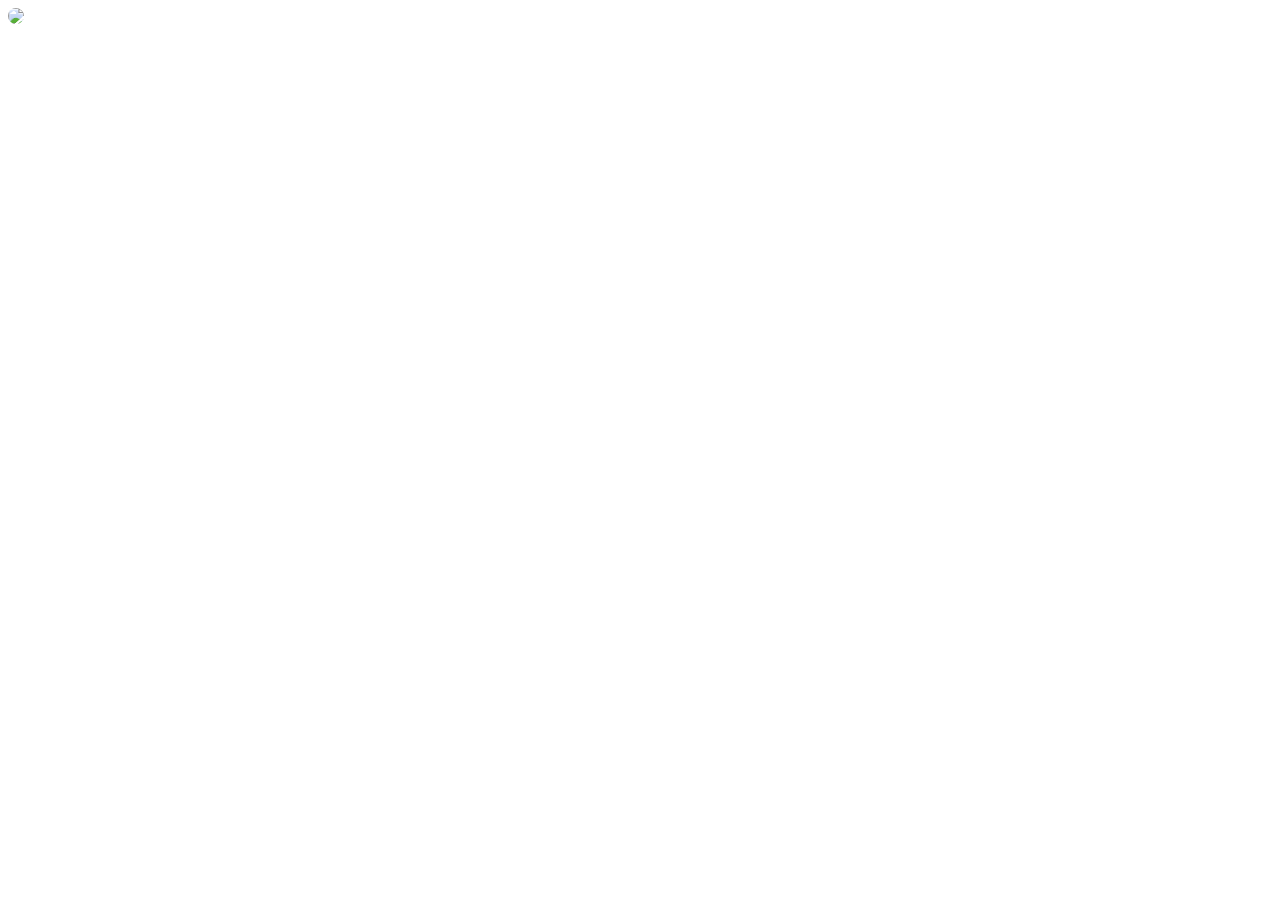
==== 20001.html @ ecf4e258 "Add files via upload" ====
<!doctype html>
<html>
<head>
<meta charset="UTF-8">
<title>無題ドキュメント</title>
<style>
	img {
		border-radius: 500px;
	}	
</style>
</head>
<div class="cimg">
	<img src="img/nim.gif">
</div>
<body>
</body>
</html>
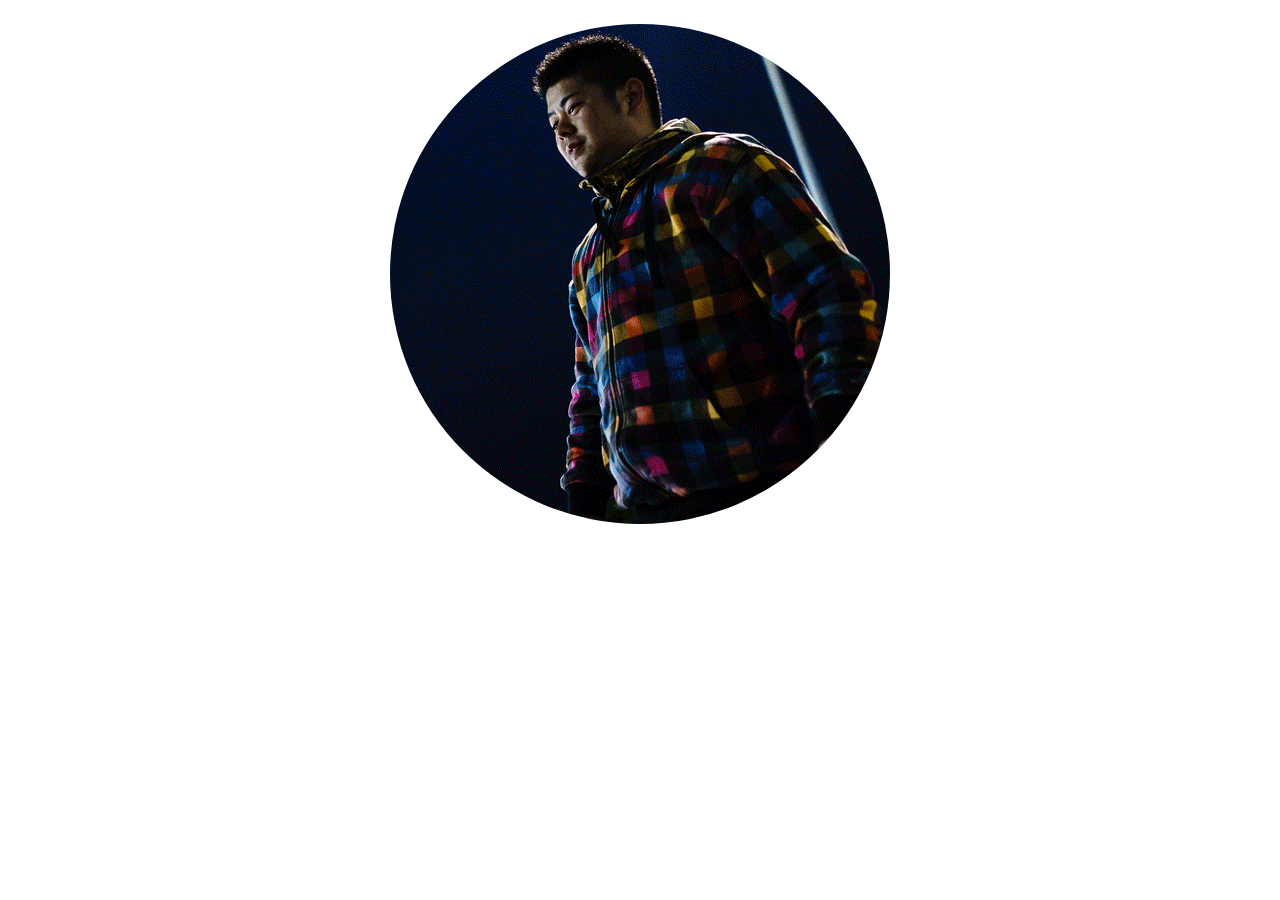
==== commit 691e2b0b: "Add files via upload" ====
--- a/20001.html
+++ b/20001.html
@@ -6,11 +6,16 @@
 <style>
 	img {
 		border-radius: 500px;
-	}	
+	}
+	.cimg {
+		display: flex;
+  justify-content: center;
+  align-items: center;
+	}
 </style>
 </head>
 <div class="cimg">
-	<img src="img/nim.gif">
+	<p><img src="img/nim.gif"></p>
 </div>
 <body>
 </body>
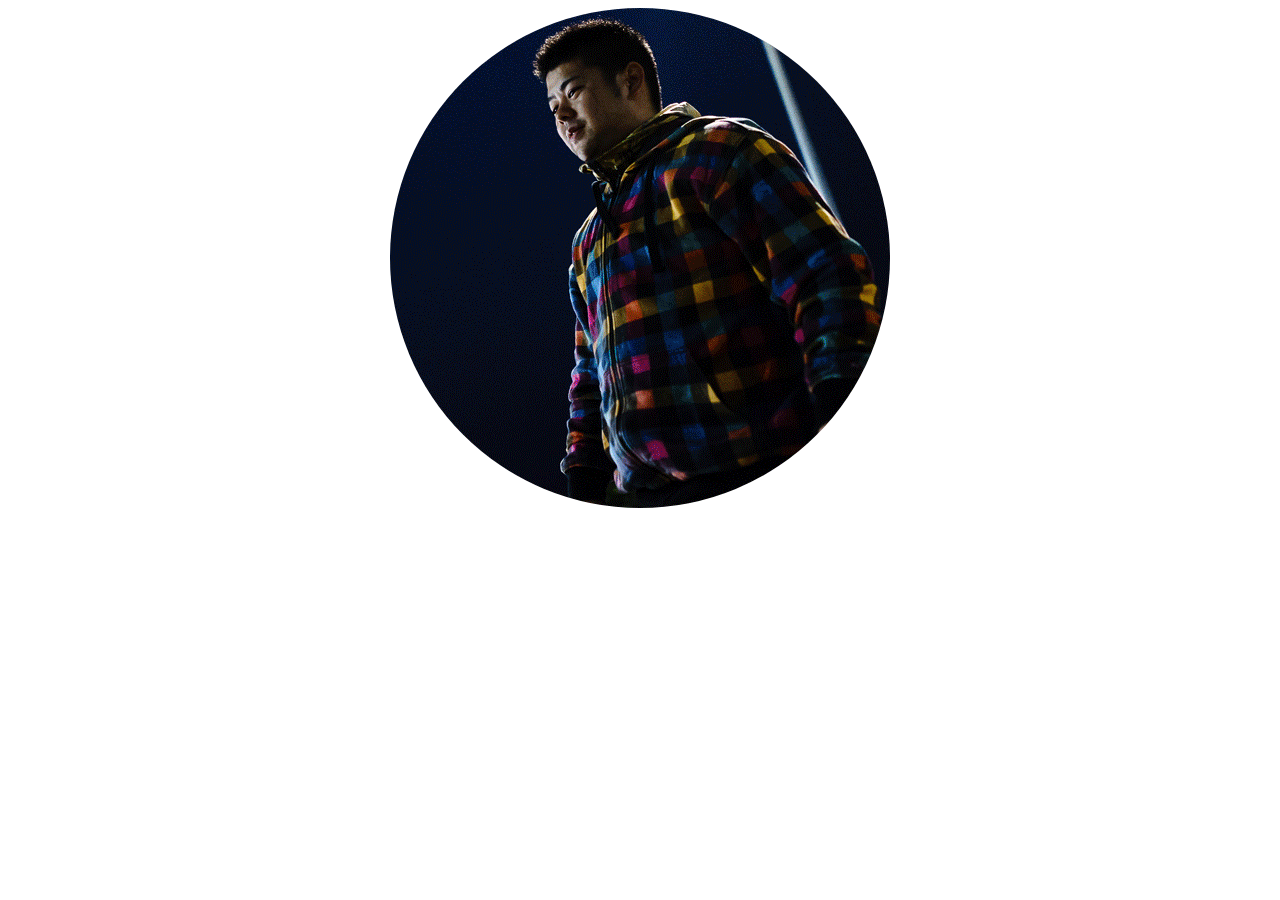
==== commit 26d740f5: "Add files via upload" ====
--- a/20001.html
+++ b/20001.html
@@ -7,15 +7,24 @@
 	img {
 		border-radius: 500px;
 	}
+	.content {
+		display: flex;
+		display: -webkit-flex;
+		-webkit-justify-content: center;
+        justify-content: center;
+        -webkit-align-items: center;
+         align-items: center;
+	}
 	.cimg {
-		display: flex;
-  justify-content: center;
-  align-items: center;
+  -webkit-flex: none;
+  flex: none;
 	}
 </style>
 </head>
+<div class="content">
 <div class="cimg">
-	<p><img src="img/nim.gif"></p>
+	<img src="img/nim.gif">
+</div>
 </div>
 <body>
 </body>
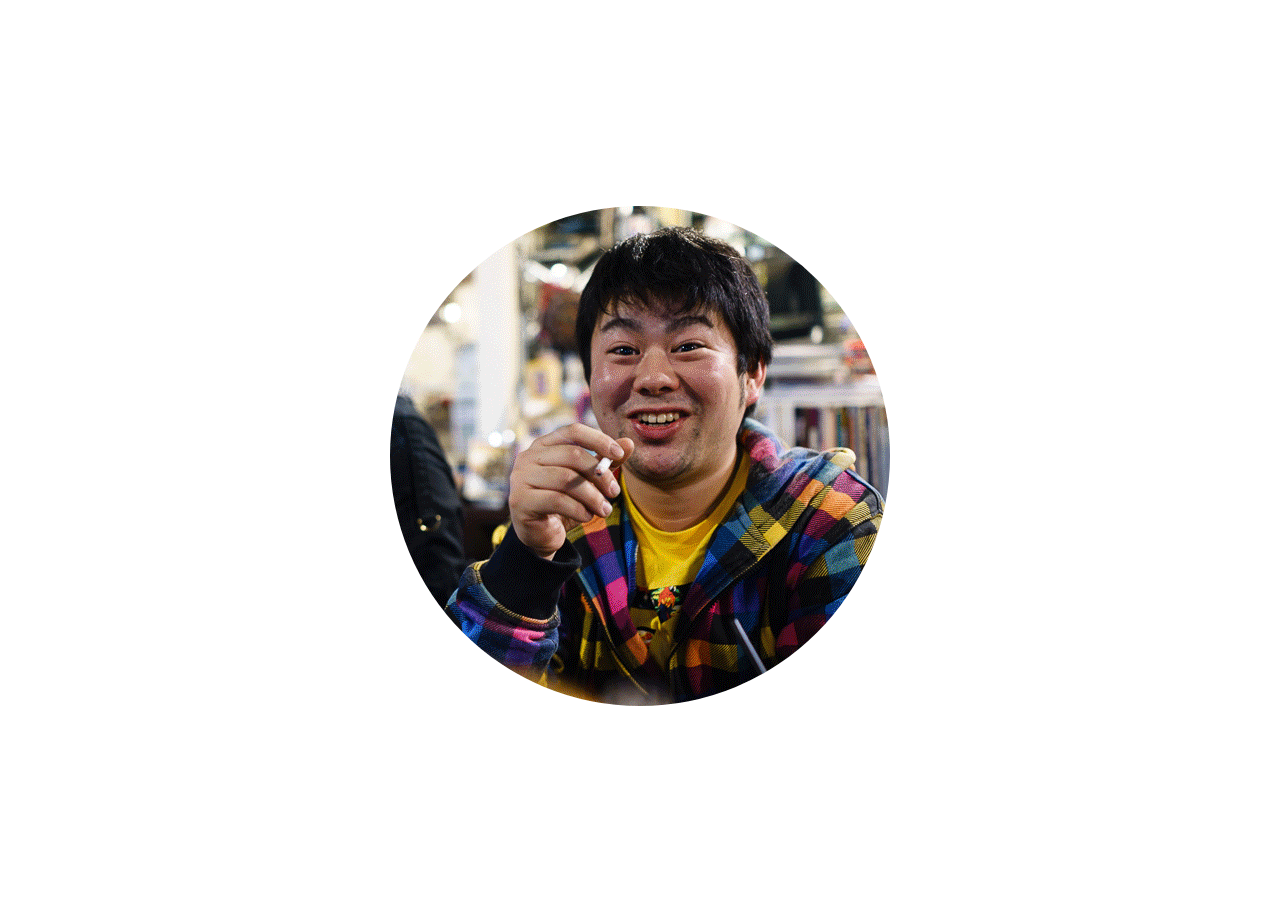
==== commit 88965c43: "Add files via upload" ====
--- a/20001.html
+++ b/20001.html
@@ -4,10 +4,18 @@
 <meta charset="UTF-8">
 <title>無題ドキュメント</title>
 <style>
+	html {
+		height:100%;
+	}
+	body {
+		height:100%;
+	}
 	img {
 		border-radius: 500px;
 	}
 	.content {
+		width: 100%;
+		height: 100% ;
 		display: flex;
 		display: -webkit-flex;
 		-webkit-justify-content: center;
